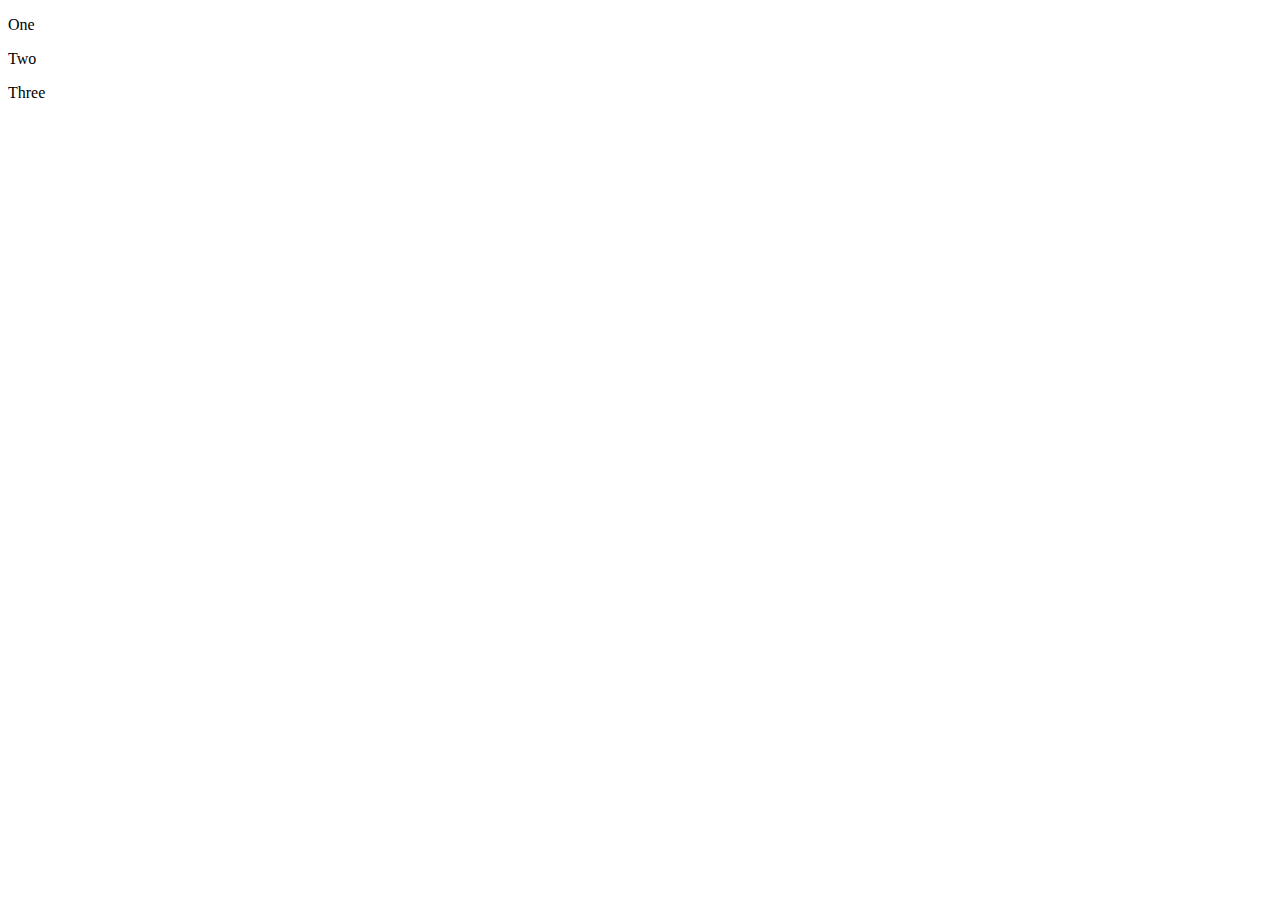
==== index.html @ c30a1bd9 "add index, javascript and style files." ====
<!DOCTYPE html>
<html lang="en">
    <head>
        <meta charset="UTF-8">
        <!-- <link rel="stylesheet" href="./style.css"> -->
        <!-- <script src="./javascript.js" defer></script> -->
        <title>Some Title</title>
    </head>

    <body>
        <p>One</p> <!-- node 0 -->
        <p>Two</p> <!-- node 1 -->
        <p>Three</p> <!-- node 2 -->

        <!-- <script>
        let paragraphs = document.body.getElementsByTagName("p");
        document.body.insertBefore(paragraphs[2], paragraphs[0]);
        // selects all p tags and inserts the node 2 before node 0 which will show Three as the first then One then Two.
        </script> -->
    </body>

</html>
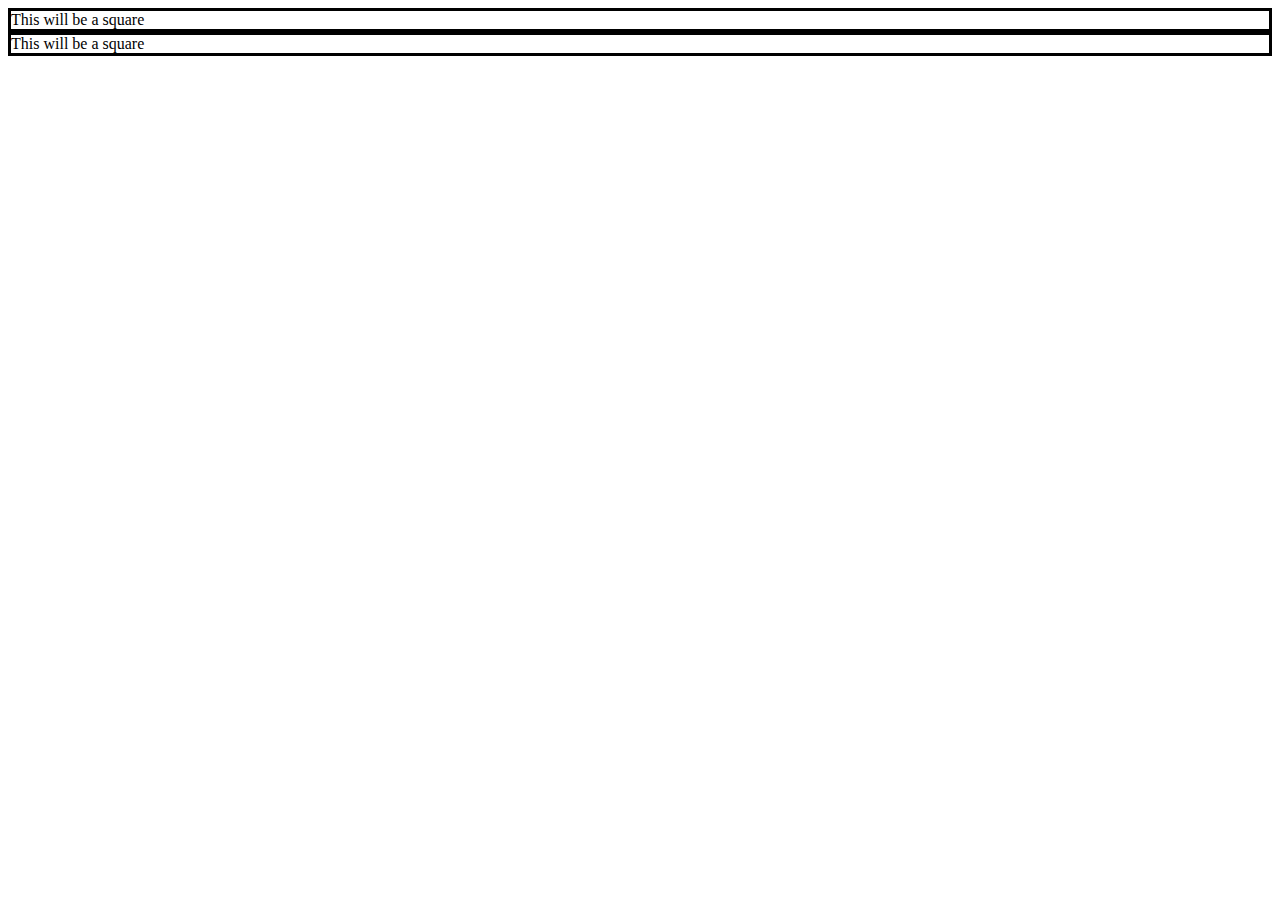
==== commit 6383e8bf: "clone div works for one new div. next try a loop for multiple divs" ====
--- a/index.html
+++ b/index.html
@@ -2,21 +2,16 @@
 <html lang="en">
     <head>
         <meta charset="UTF-8">
-        <!-- <link rel="stylesheet" href="./style.css"> -->
-        <!-- <script src="./javascript.js" defer></script> -->
+        <link rel="stylesheet" href="./style.css">
+        <script src="./javascript.js" defer></script>
         <title>Some Title</title>
     </head>
 
     <body>
-        <p>One</p> <!-- node 0 -->
-        <p>Two</p> <!-- node 1 -->
-        <p>Three</p> <!-- node 2 -->
-
-        <!-- <script>
-        let paragraphs = document.body.getElementsByTagName("p");
-        document.body.insertBefore(paragraphs[2], paragraphs[0]);
-        // selects all p tags and inserts the node 2 before node 0 which will show Three as the first then One then Two.
-        </script> -->
+        <div id="container">
+            
+        </div>
+    
     </body>
 
 </html>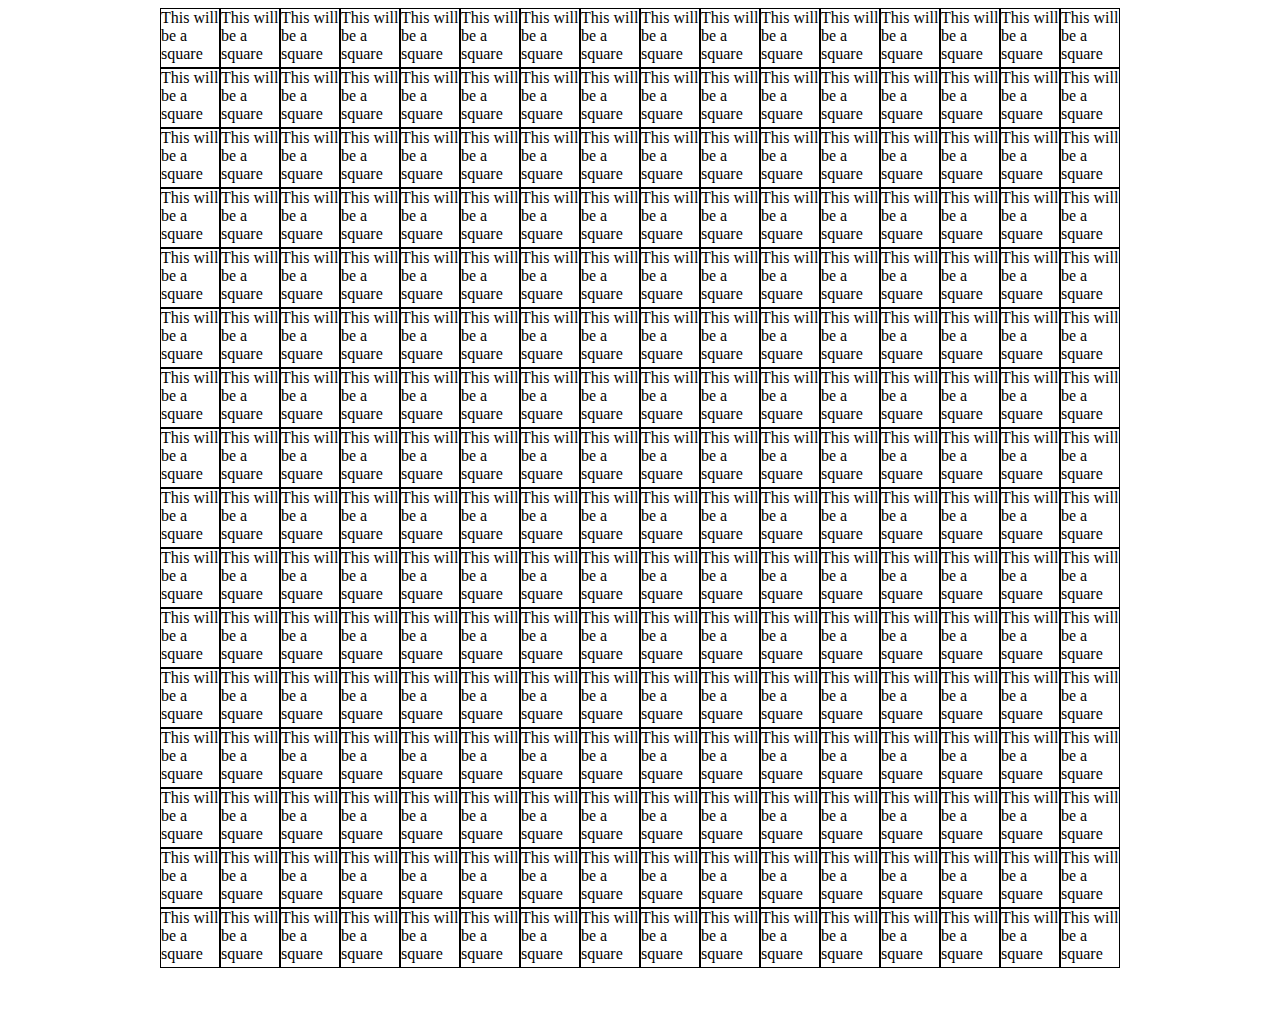
==== commit 929ff0ad: "the flexbox with flex-wrap is holding the 16x16 grid ok. but when a gap is added between the squares" ====
--- a/index.html
+++ b/index.html
@@ -8,10 +8,12 @@
     </head>
 
     <body>
+    
+    <div id="outer">
         <div id="container">
             
         </div>
-    
+    </div>
     </body>
 
 </html>--- a/style.css
+++ b/style.css
@@ -0,0 +1,58 @@
+/* using box-sizing will ensure your content stays a certain size even after you add the padding, borders etc. otherwise when you
+add the border, padding etc, it will make it wider/higher than the given width/height you put in your css for that element */
+
+html {
+    box-sizing: border-box;
+}
+
+*,
+*::before,
+*::after {
+    box-sizing: inherit;
+}
+
+#outer{ /* this keeps your squares in a fixed grid. for now, you are using flexbox bc you haven't learned grid yet.  */
+    margin: auto; /* this makes it auto on the sides, but the top there is no margin */
+    /* better learn grid bc in #container { } when you add a gap, the 16x16 is no longer holding and it becomes 15x15 with 
+    an extra box in the center bottom */
+    width: 1000px;
+    height: 1000px;
+}
+
+/*   
+this link is a good reference on flex box basics.
+
+https://developer.mozilla.org/en-US/docs/Web/CSS/CSS_Flexible_Box_Layout/Basic_Concepts_of_Flexbox
+
+testing flex box. the below will apply the default flex direction which is row to the div id container. when that happens, 
+the multiple divs are horizontal and squished. to make it not as squished, use flex-wrap and it will flow to the next row and 
+next row and it does this fluidly even when you resize the browser. but it won't look like a fixed grid of 16x16. also you 
+need the flex 1 bc that will make things shrink and grow in a uniform manner.
+
+*/
+
+#container {  /* this is ok for wrapping content in a fluid way but it is not a 16x16 grid. best to use another method
+    such as grid? for now, it seems the 16X16 square is holding as long as you don't have a gap */
+    display: flex;
+    flex-wrap: wrap;
+    flex: 1;
+    justify-content: center;
+    /* gap: 3px; by having a gap, it no longer makes it 16x16. it becomes 15x15 with an extra box at the bottom center */
+}
+
+/*
+
+https://developer.mozilla.org/en-US/docs/Web/CSS/CSS_Flexible_Box_Layout/Typical_Use_Cases_of_Flexbox
+
+this link might be helpful but not as helpful as the first one. this one does have a good explanation on navigation layouts and 
+the card layout.
+
+*/
+
+.square {
+    border-style: solid;
+    border-color: black;
+    border-width: 1px;
+    height: 60px;
+    width: 60px;
+}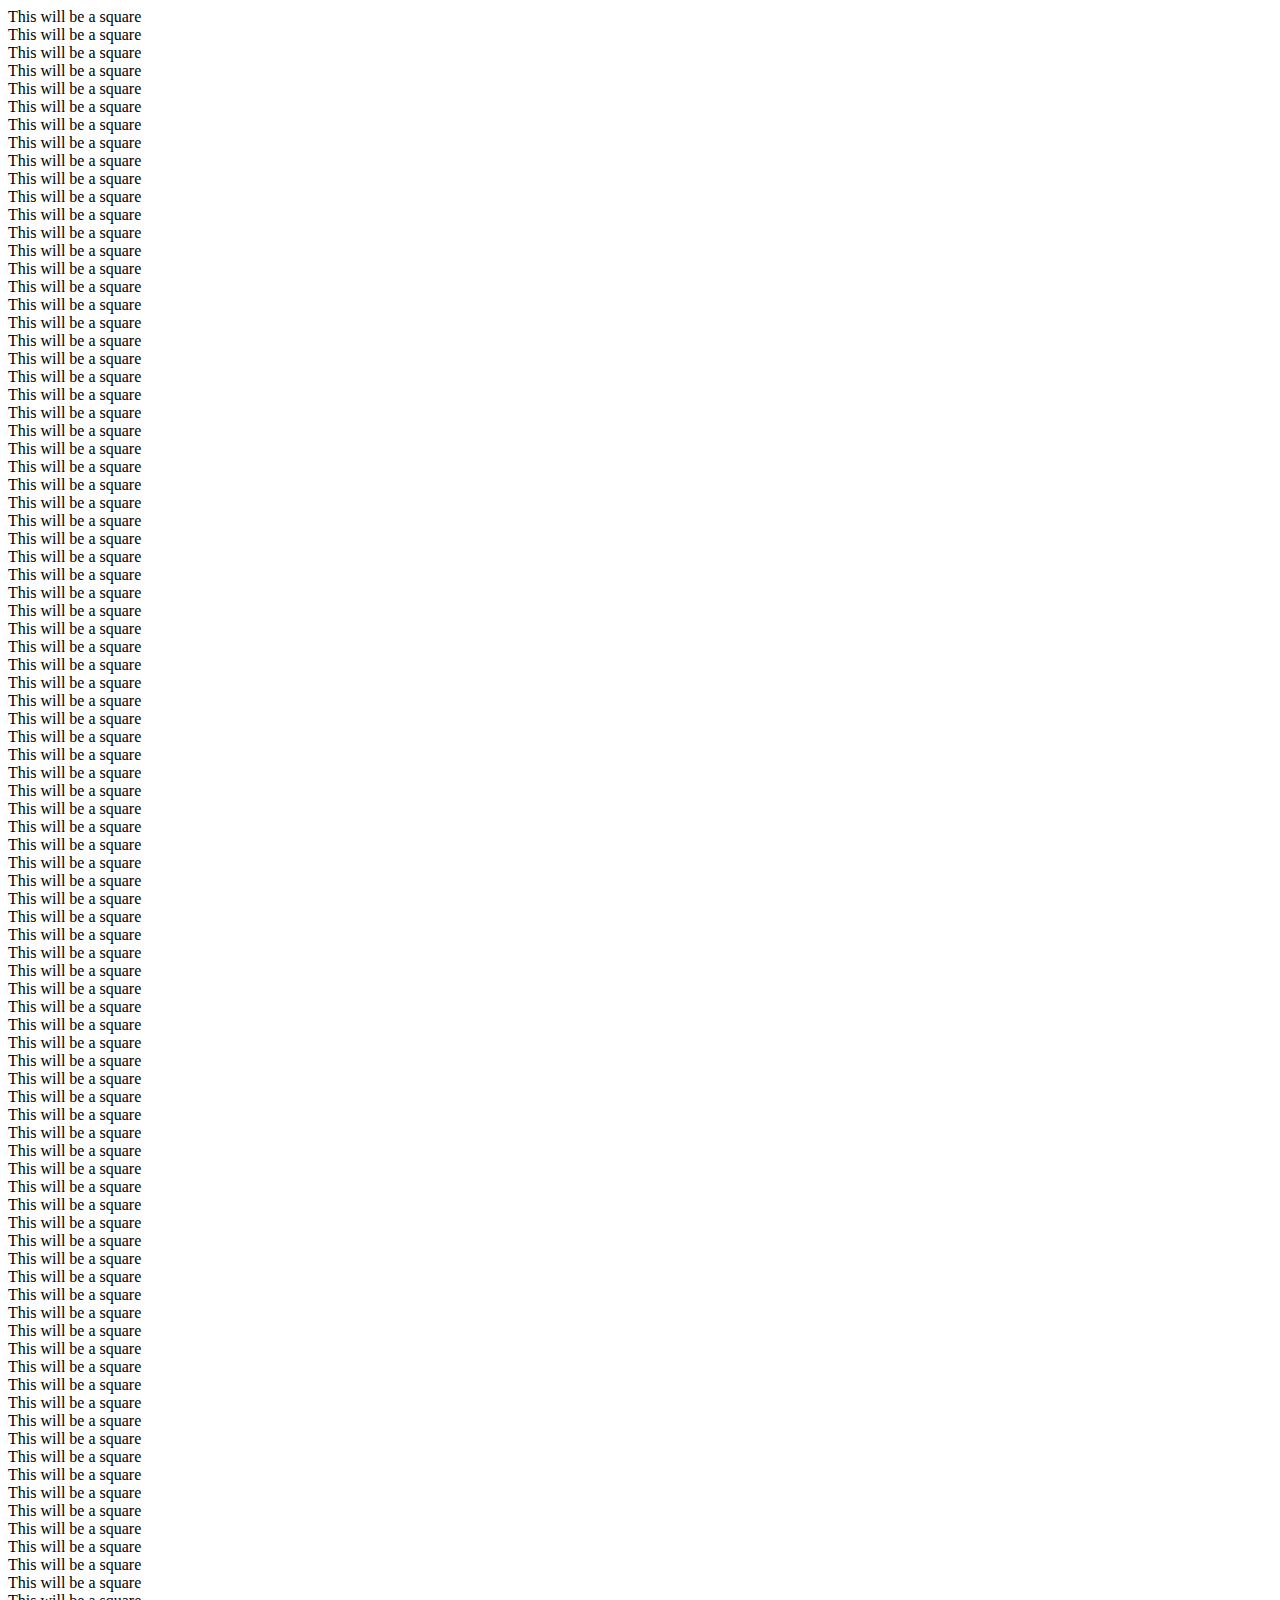
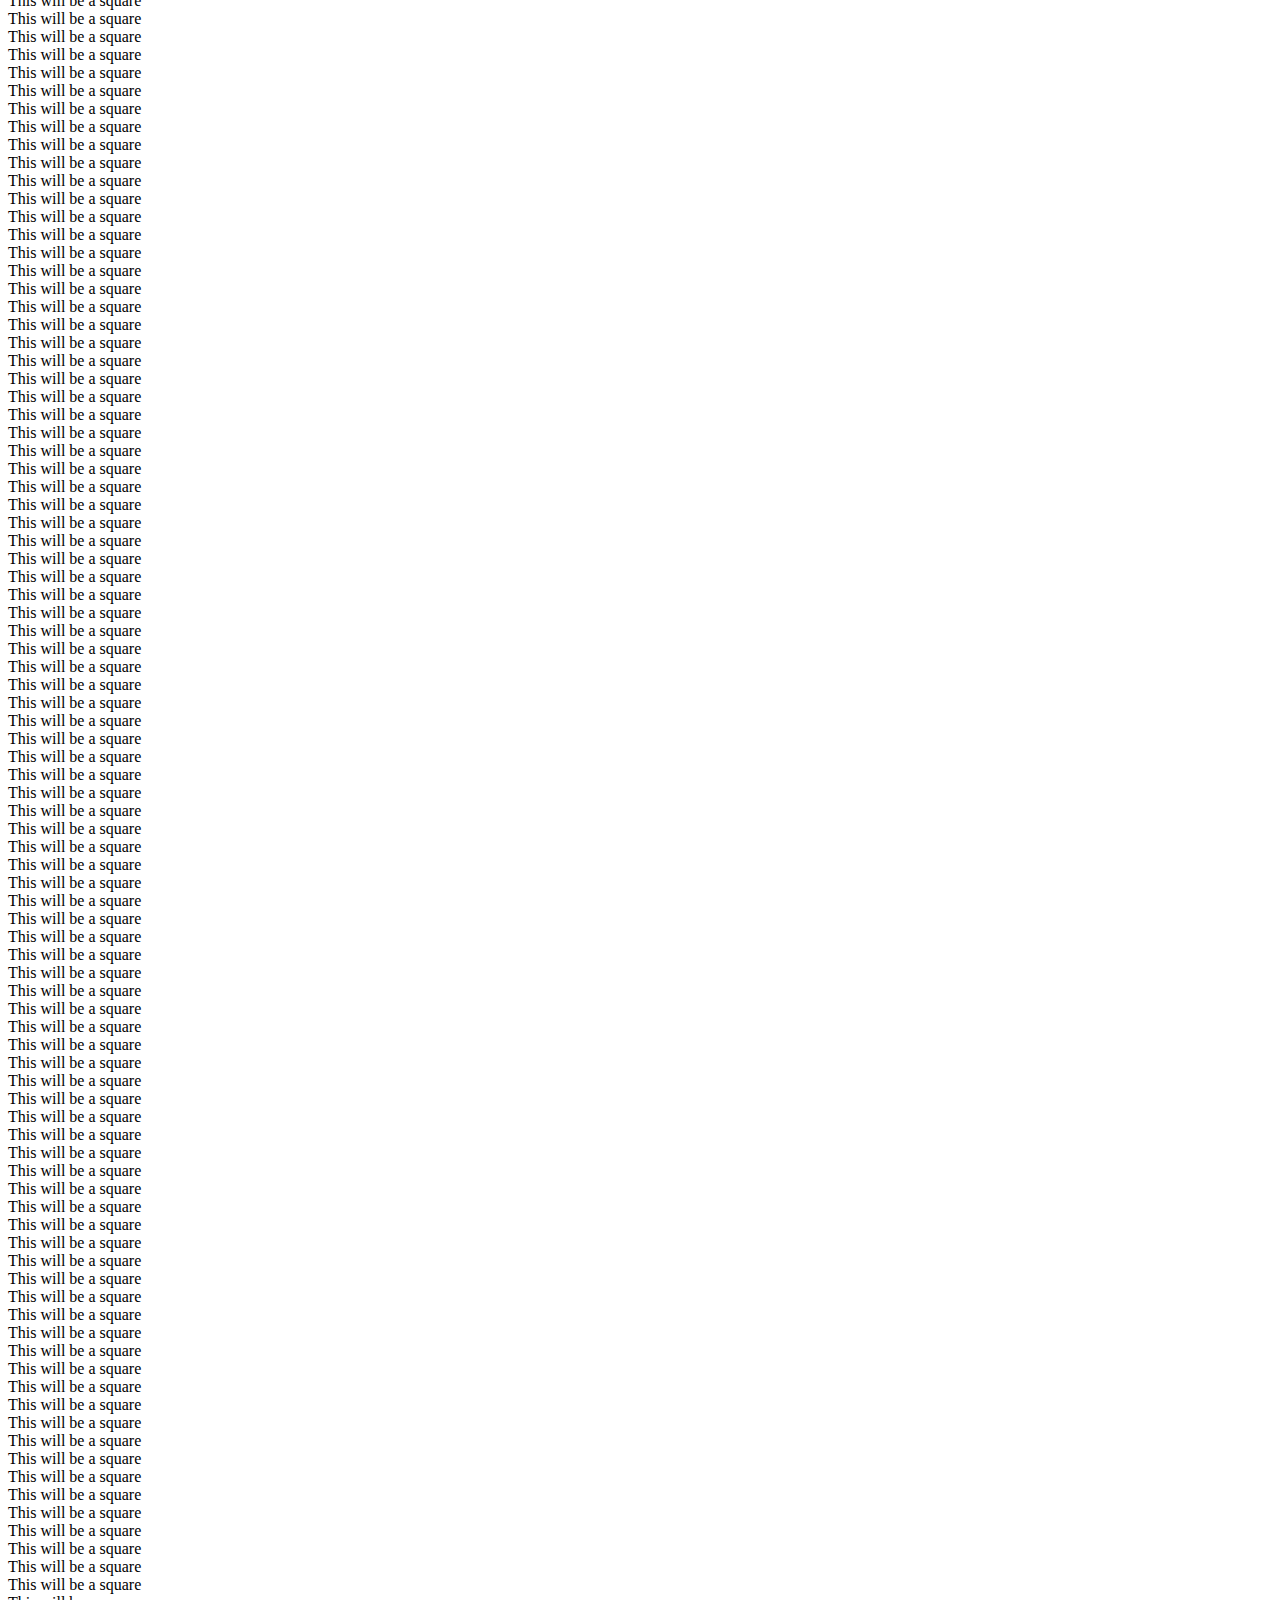
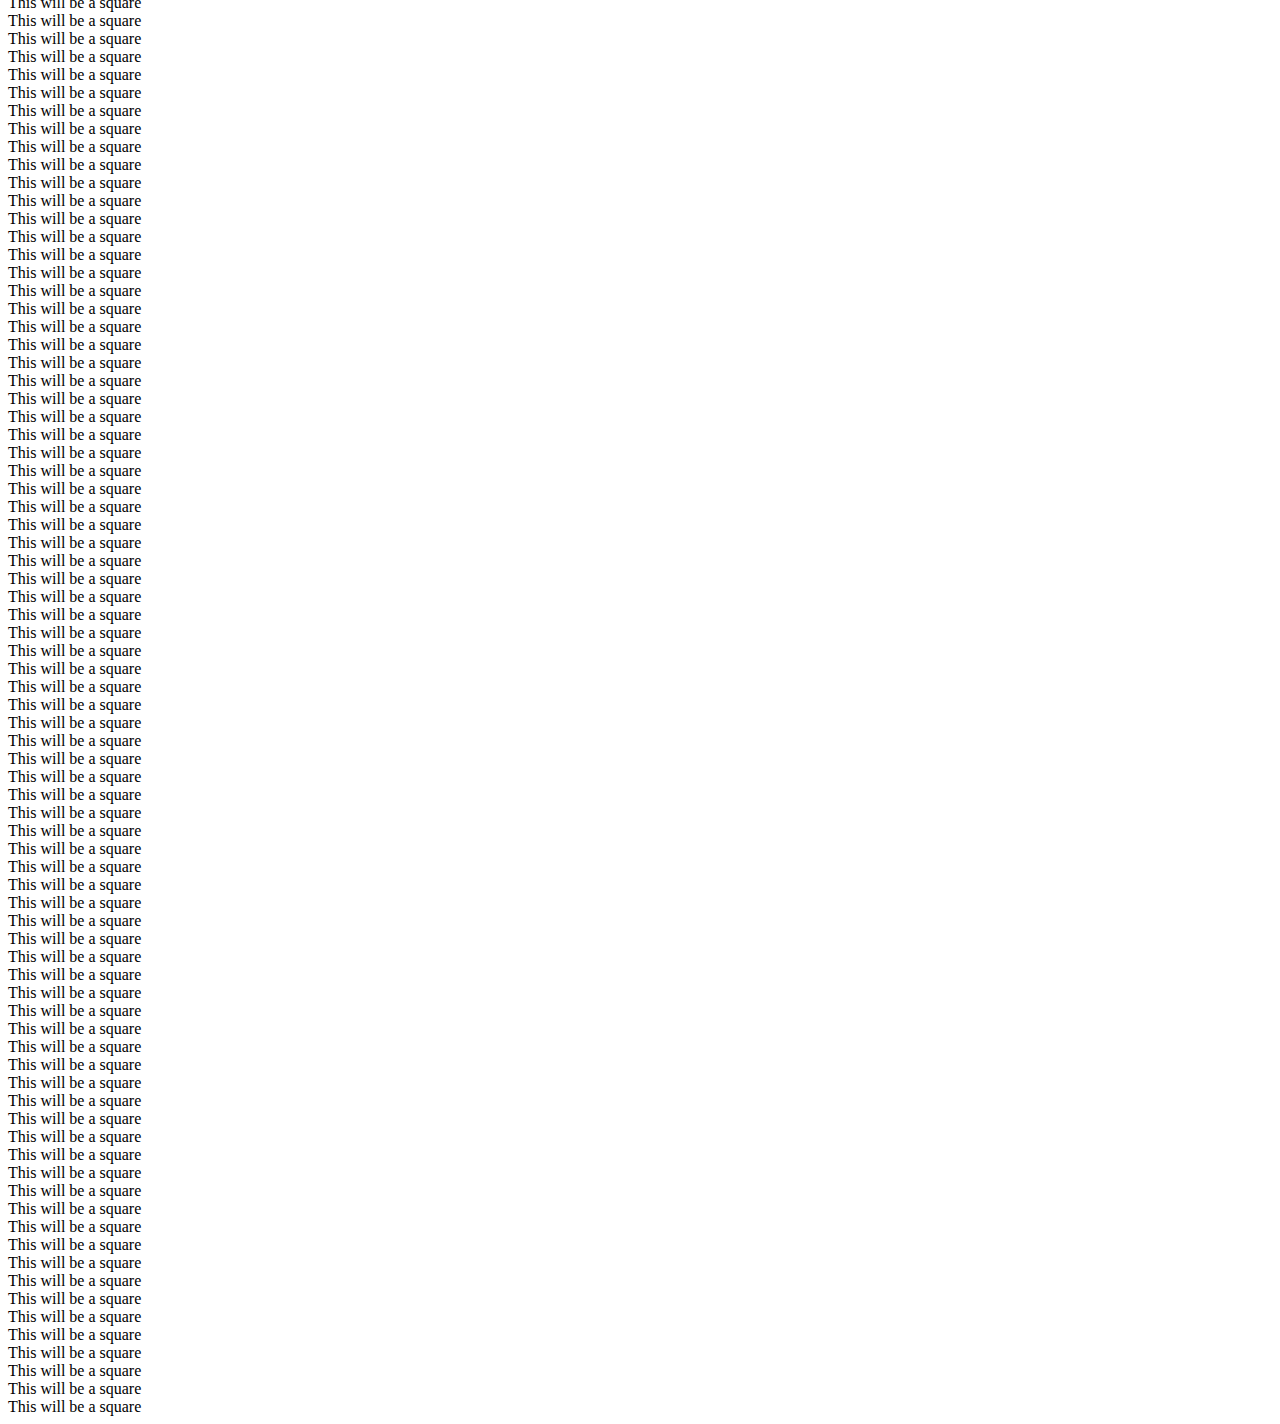
==== commit 37f95338: "index references css2 instead of css. css2 will use grid instead of flexbox. edited comments in css." ====
--- a/index.html
+++ b/index.html
@@ -2,7 +2,7 @@
 <html lang="en">
     <head>
         <meta charset="UTF-8">
-        <link rel="stylesheet" href="./style.css">
+        <link rel="stylesheet" href="./style2.css">
         <script src="./javascript.js" defer></script>
         <title>Some Title</title>
     </head>
--- a/style2.css
+++ b/style2.css
@@ -0,0 +1,12 @@
+/* using box-sizing will ensure your content stays a certain size even after you add the padding, borders etc. otherwise when you
+add the border, padding etc, it will make it wider/higher than the given width/height you put in your css for that element */
+
+html {
+    box-sizing: border-box;
+}
+
+*,
+*::before,
+*::after {
+    box-sizing: inherit;
+}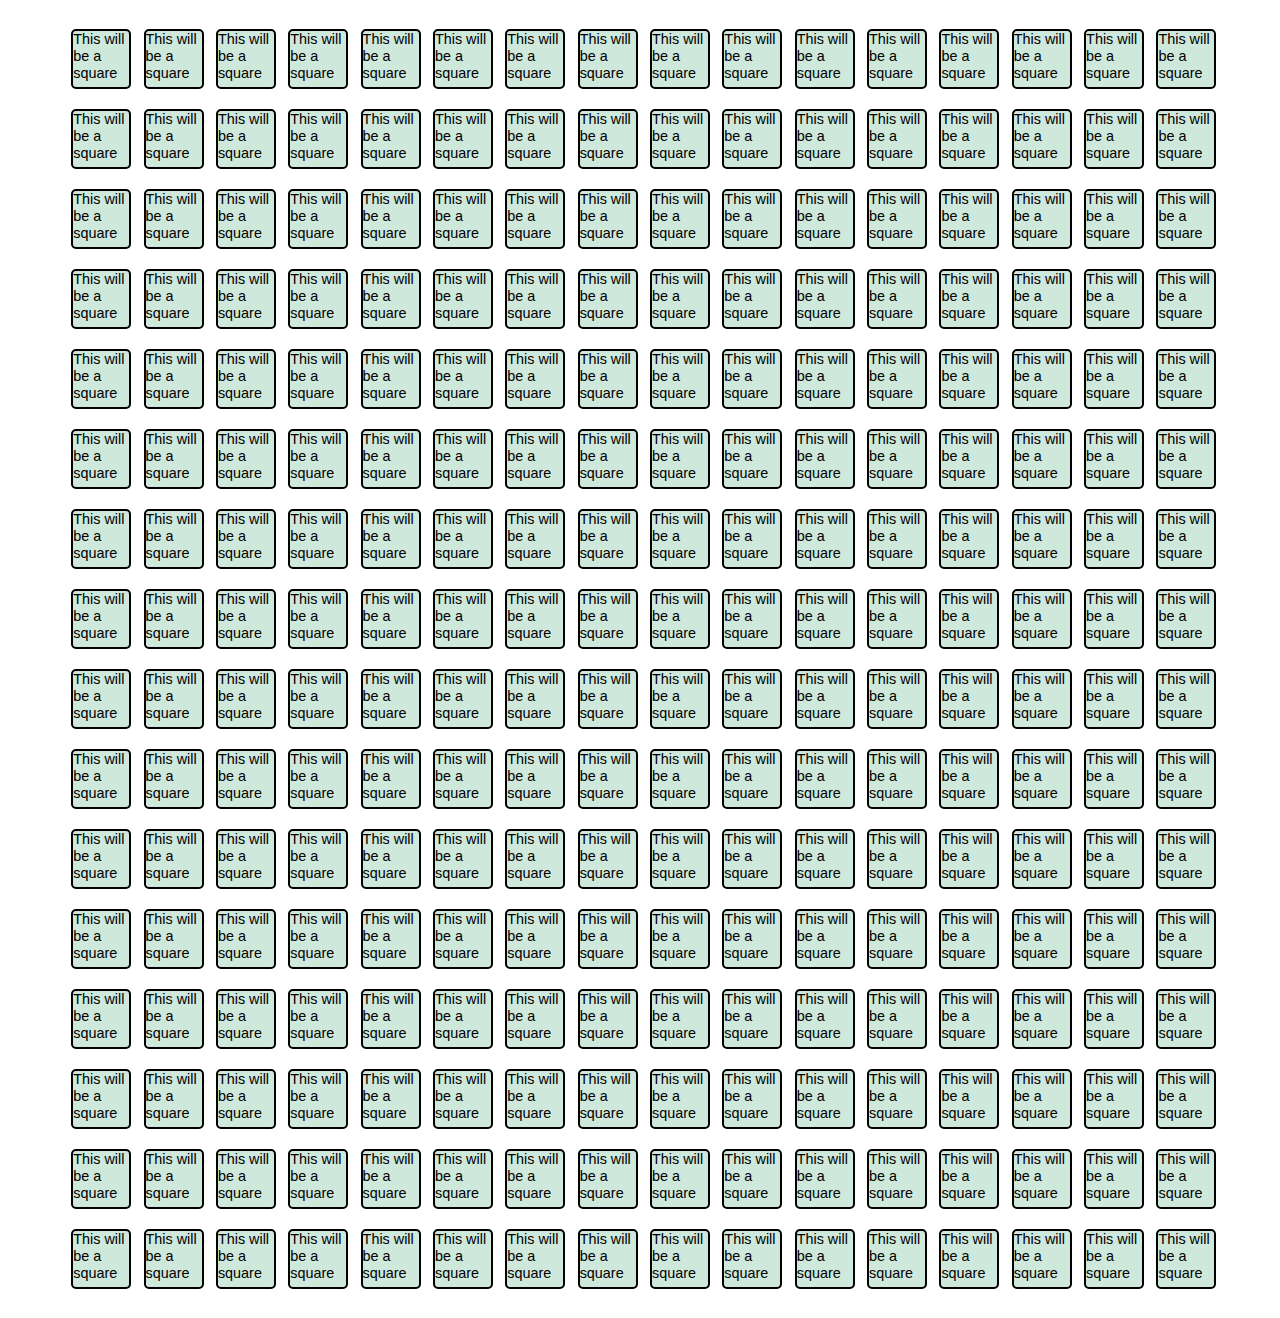
==== commit 69f10fd1: "index references style2.css instead of style.css to use grid instead of flexbox. seems to look ok. n" ====
--- a/index.html
+++ b/index.html
@@ -9,7 +9,8 @@
 
     <body>
     
-    <div id="outer">
+    <div id="outer"> <!-- maybe delete this? this line is needed if the css references style.css. when referencing style2, 
+    #outer isn't used -->
         <div id="container">
             
         </div>
--- a/style2.css
+++ b/style2.css
@@ -1,5 +1,9 @@
 /* using box-sizing will ensure your content stays a certain size even after you add the padding, borders etc. otherwise when you
-add the border, padding etc, it will make it wider/higher than the given width/height you put in your css for that element */
+add the border, padding etc, it will make it wider/higher than the given width/height you put in your css for that element. */
+
+/* before you had the index file reference style. now it will be style2. style had flexbox only. style2 will be grid so you can add 
+padding and have gaps and it will still remain a 16x16 square. with flexbox, the 16x16 square broke whenever you added things 
+like gap and padding etc */
 
 html {
     box-sizing: border-box;
@@ -9,4 +13,30 @@
 *::before,
 *::after {
     box-sizing: inherit;
+}
+
+#container {
+    width: 90%; /* only use 90% of your container */
+    margin: 2em auto; /* makes things more centered bc the top/bottom are 2em and the sides are auto which means it will adjust
+    automatically */
+    font: .9em/1.2 Arial, Helvetica, sans-serif;
+    display: grid; /* won't show as grid until you add info about columns/rows */
+    /* grid-template-columns: repeat(16, 1fr); makes it 16 columns. must have a size for each column. that is the 2nd param. */
+    grid-template-columns: repeat(16, minmax(0, 1fr)); /* changed the 2nd param to have a minmax instead of 1fr only */
+    grid-auto-rows: minmax(0, 1fr); /* the cols are explicit and the rows are implicit. this gives a minmax to each row.
+    remember that the 16 explicit cols means it won't go beyond 16 and when it wants to fit more after 16 cols, then it will do 
+    so in col 1 of the next row and the next row and so on. so rows will show up. */
+    gap: 20px; 
+}
+
+.square {
+    border-radius: 5px; /* rounded borders */
+    border: 2px solid; /* size and color */
+    background-color: rgb(207,232,220); /* background color of each square. the hover effect will change this color */
+    width: 60px; 
+    height: 60px;
+    /* although each square is supposed to be 60x60, lines 8 to 16 for box-sizing will make the content go 
+    down to 56 and when you add in the border 2px for each side, then it becomes 60 for height and width. the box-sizing is
+    needed to ensure the div class square is uniform for each square. otherwise when you add more padding/spacing, then it 
+    will push things away and your layout won't appear as you expect */
 }